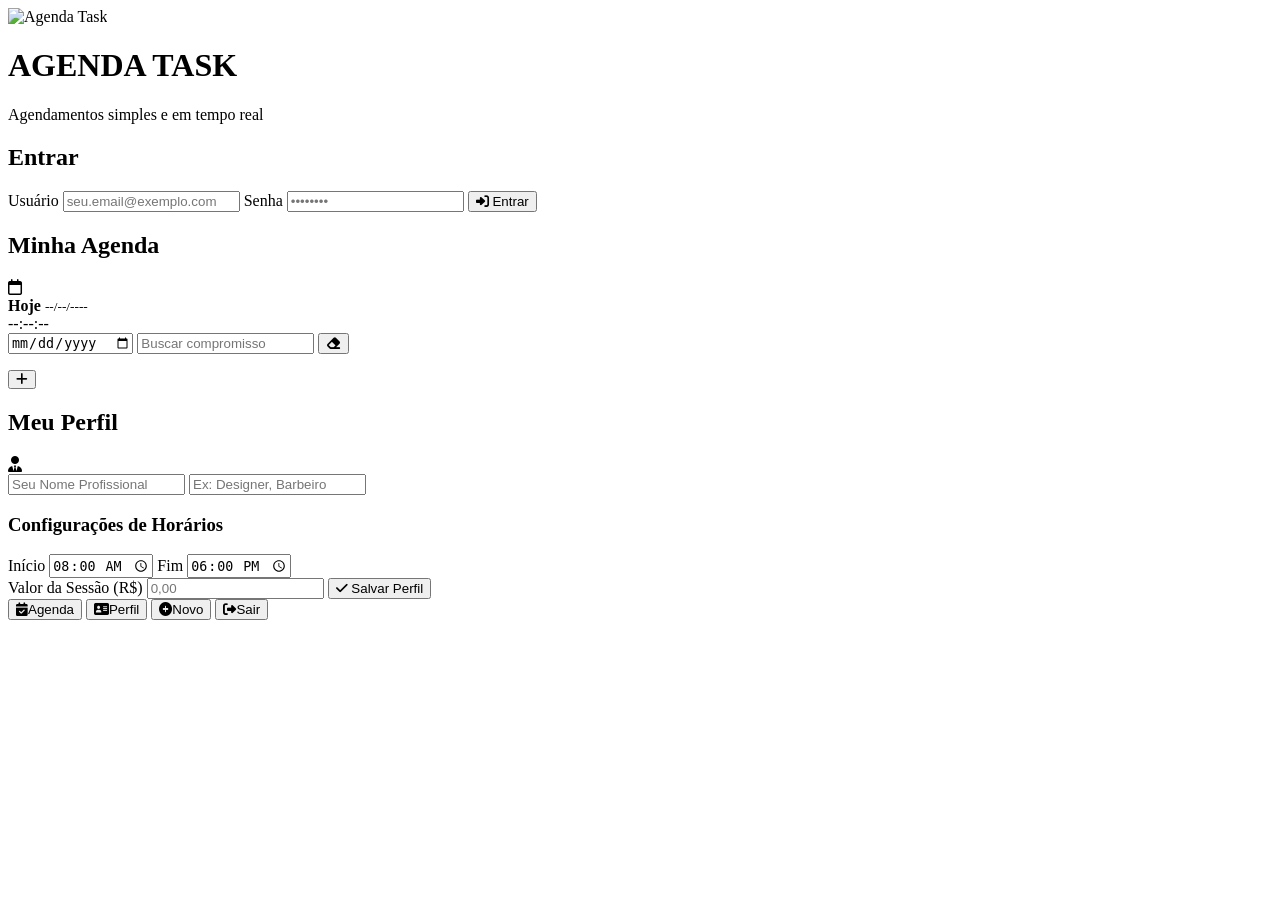
==== index.html @ 937da848 "Create initial index.html for Agenda Task app Initial HTML structure for Agenda Task app with login," ====
<!DOCTYPE html>
<html lang="pt-br">
<head>
  <meta charset="utf-8" />
  <meta name="viewport" content="width=device-width, initial-scale=1, viewport-fit=cover" />
  <title>Agenda Task — App de Agendamentos</title>
  <link rel="icon" href="assets/logo.png">
  <link rel="preconnect" href="https://cdnjs.cloudflare.com" />
  <link rel="stylesheet" href="https://cdnjs.cloudflare.com/ajax/libs/font-awesome/6.5.2/css/all.min.css">
  <link rel="stylesheet" href="style.css" />
</head>
<body>
  <main class="app">

    <header class="app-header">
      <img src="assets/logo.png" alt="Agenda Task" class="logo" />
      <div class="brand">
        <h1>AGENDA <span>TASK</span></h1>
        <p class="tagline">Agendamentos simples e em tempo real</p>
      </div>
    </header>

    <section id="screen-login" class="screen active" aria-labelledby="titulo-login">
      <h2 id="titulo-login" class="screen-title">Entrar</h2>
      <form id="login-form" class="card">
        <label>Usuário
          <input type="text" id="login-user" autocomplete="username" placeholder="seu.email@exemplo.com" required>
        </label>
        <label>Senha
          <input type="password" id="login-pass" autocomplete="current-password" placeholder="••••••••" required>
        </label>
        <button class="btn primary" type="submit">
          <i class="fa-solid fa-right-to-bracket"></i> Entrar
        </button>
      </form>
    </section>

    <section id="screen-home" class="screen" aria-labelledby="titulo-home">
      <h2 id="titulo-home" class="screen-title">Minha Agenda</h2>
      <div class="clock card">
        <div class="clock-left">
          <i class="fa-regular fa-calendar"></i>
          <div>
            <strong id="today-label">Hoje</strong>
            <small id="today-date">--/--/----</small>
          </div>
        </div>
        <div class="clock-right">
          <span id="live-time">--:--:--</span>
        </div>
      </div>
      <div class="filters">
        <input type="date" id="filter-date">
        <input type="search" id="filter-text" placeholder="Buscar compromisso">
        <button id="btn-clear-filters" class="btn ghost"><i class="fa-solid fa-eraser"></i></button>
      </div>
      <div class="card" id="empty-state" hidden>
        <p>Nenhum compromisso para este dia.</p>
      </div>
      <ul id="events-list" class="events"></ul>
      <button id="btn-open-modal" class="fab" aria-label="Adicionar compromisso">
        <i class="fa-solid fa-plus"></i>
      </button>
    </section>

    <section id="screen-profile" class="screen" aria-labelledby="titulo-perfil">
      <h2 id="titulo-perfil" class="screen-title">Meu Perfil</h2>
      <div class="card profile-header">
        <div class="profile-avatar">
          <i class="fa-solid fa-user-tie"></i>
        </div>
        <div class="profile-info">
          <input type="text" id="prof-name" placeholder="Seu Nome Profissional" class="input-minimal">
          <input type="text" id="prof-category" placeholder="Ex: Designer, Barbeiro" class="input-minimal sub">
        </div>
      </div>
      <div class="card" style="margin-top: 12px;">
        <h3>Configurações de Horários</h3>
        <div class="grid-2">
          <label>Início
            <input type="time" id="work-start" value="08:00">
          </label>
          <label>Fim
            <input type="time" id="work-end" value="18:00">
          </label>
        </div>
        <label>Valor da Sessão (R$)
          <input type="number" id="prof-price" placeholder="0,00">
        </label>
        <button class="btn primary" id="btn-save-profile">
          <i class="fa-solid fa-check"></i> Salvar Perfil
        </button>
      </div>
    </section>

    <nav class="tabbar">
      <button class="tab active" data-screen="home"><i class="fa-solid fa-calendar-check"></i><span>Agenda</span></button>
      <button class="tab" data-screen="profile"><i class="fa-solid fa-address-card"></i><span>Perfil</span></button>
      <button class="tab" id="tab-add"><i class="fa-solid fa-circle-plus"></i><span>Novo</span></button>
      <button class="tab" id="btn-logout"><i class="fa-solid fa-right-from-bracket"></i><span>Sair</span></button>
    </nav>

    <dialog id="event-modal">
        <form method="dialog" id="event-form" class="modal-card">
            <div class="modal-head">
              <h3 id="modal-title">Novo compromisso</h3>
              <button class="icon-btn" id="modal-close" type="button"><i class="fa-solid fa-xmark"></i></button>
            </div>
            <label>Título <input type="text" id="event-title" required></label>
            <div class="grid-2">
              <label>Data <input type="date" id="event-date" required></label>
              <label>Hora <input type="time" id="event-time" required></label>
            </div>
            <label>Descrição <textarea id="event-desc" rows="3"></textarea></label>
            <div class="grid-2">
              <button class="btn ghost" id="btn-delete" type="button">Excluir</button>
              <button class="btn primary" type="submit">Salvar</button>
            </div>
            <input type="hidden" id="event-id">
          </form>
    </dialog>
  </main>
  <script src="script.js"></script>
</body>
</html>
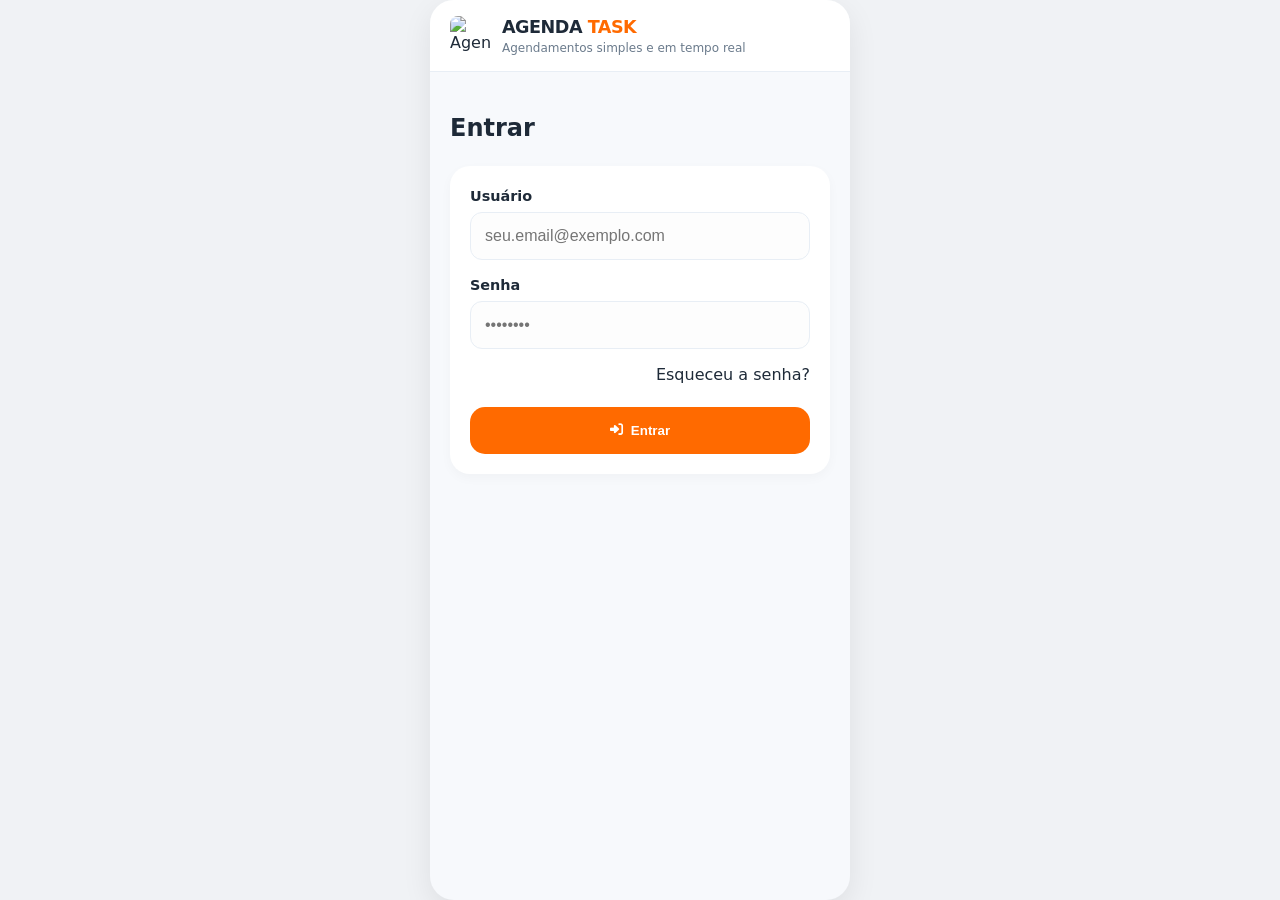
==== commit 2e3e1a5c: "Update index.html" ====
--- a/index.html
+++ b/index.html
@@ -29,8 +29,48 @@
         <label>Senha
           <input type="password" id="login-pass" autocomplete="current-password" placeholder="••••••••" required>
         </label>
+        
+        <div style="text-align: right; margin-bottom: 20px;">
+          <span class="link-action" id="link-go-recover">Esqueceu a senha?</span>
+        </div>
+
         <button class="btn primary" type="submit">
           <i class="fa-solid fa-right-to-bracket"></i> Entrar
+        </button>
+      </form>
+    </section>
+
+    <section id="screen-recover" class="screen" aria-labelledby="titulo-recover">
+      <div class="back-link" id="btn-back-to-login">
+        <i class="fa-solid fa-arrow-left"></i> Voltar para o Login
+      </div>
+      
+      <h2 id="titulo-recover" class="screen-title">Recuperar Acesso</h2>
+      <p class="screen-subtitle">Insira o seu e-mail cadastrado para receber as instruções.</p>
+      
+      <form id="recover-form" class="card">
+        <label>E-mail
+          <input type="email" id="recover-email" placeholder="seu.email@exemplo.com" required>
+        </label>
+        <button class="btn primary" type="submit">
+          <i class="fa-solid fa-paper-plane"></i> Avançar
+        </button>
+      </form>
+    </section>
+
+    <section id="screen-new-password" class="screen" aria-labelledby="titulo-nova-senha">
+      <h2 id="titulo-nova-senha" class="screen-title">Criar Nova Senha</h2>
+      <p class="screen-subtitle">Escolha uma senha forte de acesso para proteger a sua agenda.</p>
+      
+      <form id="password-form" class="card">
+        <label>Nova Senha
+          <input type="password" id="new-pass" placeholder="••••••••" minlength="6" required>
+        </label>
+        <label>Confirmar Nova Senha
+          <input type="password" id="confirm-pass" placeholder="••••••••" minlength="6" required>
+        </label>
+        <button class="btn primary" type="submit">
+          <i class="fa-solid fa-lock"></i> Salvar Nova Senha
         </button>
       </form>
     </section>
@@ -58,9 +98,6 @@
         <p>Nenhum compromisso para este dia.</p>
       </div>
       <ul id="events-list" class="events"></ul>
-      <button id="btn-open-modal" class="fab" aria-label="Adicionar compromisso">
-        <i class="fa-solid fa-plus"></i>
-      </button>
     </section>
 
     <section id="screen-profile" class="screen" aria-labelledby="titulo-perfil">
@@ -94,32 +131,4 @@
     </section>
 
     <nav class="tabbar">
-      <button class="tab active" data-screen="home"><i class="fa-solid fa-calendar-check"></i><span>Agenda</span></button>
-      <button class="tab" data-screen="profile"><i class="fa-solid fa-address-card"></i><span>Perfil</span></button>
-      <button class="tab" id="tab-add"><i class="fa-solid fa-circle-plus"></i><span>Novo</span></button>
-      <button class="tab" id="btn-logout"><i class="fa-solid fa-right-from-bracket"></i><span>Sair</span></button>
-    </nav>
-
-    <dialog id="event-modal">
-        <form method="dialog" id="event-form" class="modal-card">
-            <div class="modal-head">
-              <h3 id="modal-title">Novo compromisso</h3>
-              <button class="icon-btn" id="modal-close" type="button"><i class="fa-solid fa-xmark"></i></button>
-            </div>
-            <label>Título <input type="text" id="event-title" required></label>
-            <div class="grid-2">
-              <label>Data <input type="date" id="event-date" required></label>
-              <label>Hora <input type="time" id="event-time" required></label>
-            </div>
-            <label>Descrição <textarea id="event-desc" rows="3"></textarea></label>
-            <div class="grid-2">
-              <button class="btn ghost" id="btn-delete" type="button">Excluir</button>
-              <button class="btn primary" type="submit">Salvar</button>
-            </div>
-            <input type="hidden" id="event-id">
-          </form>
-    </dialog>
-  </main>
-  <script src="script.js"></script>
-</body>
-</html>
+      <button class="tab active" data-screen="home"><i class="fa-solid fa-calendar-check
--- a/style.css
+++ b/style.css
@@ -0,0 +1,205 @@
+/* ==========================================================================
+   AGENDA TASK - ESTILO COMPLETO (MOBILE-FIRST)
+   ========================================================================== */
+
+   :root {
+    --bg: #f7f9fc;
+    --card: #ffffff;
+    --ink: #1E2A38;        /* Azul Escuro */
+    --muted: #6b7b8c;
+    --brand: #FF6A00;      /* Laranja */
+    --brand-ink: #d75300;
+    --line: #e8eef5;
+    --shadow: 0 10px 30px rgba(0,0,0,.08);
+    --radius: 20px;
+  }
+  
+  * { box-sizing: border-box; }
+  
+  html, body { 
+    height: 100%; 
+    margin: 0; 
+    background: #f0f2f5; 
+  }
+  
+  body {
+    font: 16px/1.4 system-ui, -apple-system, sans-serif;
+    color: var(--ink);
+    display: flex;
+    justify-content: center;
+    align-items: center;
+  }
+  
+  /* 📱 CONTENTOR PRINCIPAL (Simulação de Telemóvel) */
+  .app {
+    width: 100%;
+    max-width: 420px;
+    height: 100vh;
+    max-height: 900px;
+    background: var(--bg);
+    box-shadow: var(--shadow);
+    border-radius: 24px;
+    overflow: hidden;
+    position: relative;
+    display: flex;
+    flex-direction: column;
+  }
+  
+  @media (max-width: 420px) {
+    .app { border-radius: 0; height: 100vh; max-height: none; }
+  }
+  
+  /* 🔋 BARRA DE STATUS & HEADER */
+  .statusbar {
+    display: flex;
+    justify-content: space-between;
+    padding: 10px 20px;
+    background: #fff;
+    font-size: 0.85rem;
+    font-weight: 600;
+  }
+  .status-icons { display: flex; gap: 6px; }
+  
+  .app-header {
+    background: #fff;
+    padding: 15px 20px;
+    display: flex;
+    align-items: center;
+    gap: 12px;
+    border-bottom: 1px solid var(--line);
+    flex-shrink: 0;
+  }
+  .logo { width: 40px; height: 40px; border-radius: 8px; }
+  .brand h1 { margin: 0; font-size: 1.1rem; letter-spacing: -0.5px; }
+  .brand h1 span { color: var(--brand); }
+  .brand p { margin: 0; font-size: 0.75rem; color: var(--muted); }
+  
+  /* 📺 SISTEMA DE ECRÃS */
+  .screen {
+    flex: 1;
+    overflow-y: auto;
+    padding: 20px;
+    padding-bottom: 100px; /* Espaço para a tabbar */
+    display: none;
+  }
+  .screen.active { display: block; animation: fadeIn 0.3s ease; }
+  
+  @keyframes fadeIn { 
+    from { opacity: 0; transform: translateY(10px); } 
+    to { opacity: 1; transform: translateY(0); } 
+  }
+  
+  .screen-title { font-size: 1.5rem; margin-bottom: 20px; font-weight: 800; }
+  
+  /* 💳 CARTÕES E FORMULÁRIOS */
+  .card {
+    background: var(--card);
+    padding: 20px;
+    border-radius: var(--radius);
+    box-shadow: 0 4px 12px rgba(0,0,0,0.03);
+    margin-bottom: 16px;
+  }
+  
+  label { display: block; margin-bottom: 15px; font-size: 0.9rem; font-weight: 700; }
+  
+  input, textarea, select {
+    width: 100%;
+    padding: 14px;
+    margin-top: 6px;
+    border: 1px solid var(--line);
+    border-radius: 12px;
+    background: #fdfdfd;
+    font-size: 1rem;
+    transition: border-color 0.2s;
+  }
+  
+  input:focus { border-color: var(--brand); outline: none; }
+  
+  .grid-2 { display: grid; grid-template-columns: 1fr 1fr; gap: 12px; }
+  
+  /* 👤 PERFIL PROFISSIONAL */
+  .profile-header { display: flex; align-items: center; gap: 16px; }
+  .profile-avatar {
+    width: 65px; height: 65px;
+    background: var(--line);
+    border-radius: 50%;
+    display: grid; place-items: center;
+    font-size: 1.6rem; color: var(--brand);
+    border: 2px solid var(--brand);
+  }
+  .input-minimal {
+    border: none !important; background: transparent !important;
+    font-weight: 800; font-size: 1.3rem; padding: 0 !important;
+    margin: 0 !important;
+  }
+  .input-minimal.sub { font-weight: 400; font-size: 0.95rem; color: var(--muted); }
+  
+  /* 🔘 BOTÕES E FAB */
+  .btn {
+    width: 100%; padding: 16px; border: none; border-radius: 15px;
+    font-weight: 700; cursor: pointer; display: flex;
+    align-items: center; justify-content: center; gap: 8px;
+    transition: 0.2s;
+  }
+  .btn.primary { background: var(--brand); color: #fff; }
+  .btn.primary:active { transform: scale(0.98); }
+  .btn.ghost { background: var(--line); color: var(--ink); }
+  
+  .fab {
+    position: absolute; right: 20px; bottom: 95px;
+    width: 56px; height: 56px; border-radius: 50%;
+    border: none; background: var(--brand); color: #fff;
+    font-size: 1.5rem; box-shadow: 0 4px 15px rgba(255,106,0,0.4);
+    display: grid; place-items: center; z-index: 99;
+    cursor: pointer;
+  }
+  
+  /* 📅 COMPROMISSOS (AGENDA) */
+  .clock { display: flex; justify-content: space-between; padding: 15px; background: var(--ink); color: #fff; border-radius: 15px; align-items: center; }
+  .clock-right { font-family: monospace; color: var(--brand); font-size: 1.2rem; }
+  
+  .events { list-style: none; padding: 0; margin: 0; }
+  .event { 
+    background: #fff; padding: 16px; border-radius: 18px; 
+    margin-bottom: 12px; border-left: 5px solid var(--brand);
+    box-shadow: 0 2px 8px rgba(0,0,0,0.02);
+  }
+  .event-header { display: flex; justify-content: space-between; align-items: flex-start; }
+  .event-title { margin: 0; font-weight: 700; font-size: 1.05rem; }
+  .icon-btn { background: none; border: none; color: var(--muted); cursor: pointer; padding: 5px; }
+  
+  /* 🧭 BARRA DE NAVEGAÇÃO (TABBAR) */
+  .tabbar {
+    position: absolute;
+    bottom: 0; left: 0; right: 0;
+    height: 75px;
+    background: #fff;
+    border-top: 1px solid var(--line);
+    display: none; /* Escondida por padrão (Login) */
+    grid-template-columns: repeat(4, 1fr);
+    align-items: center;
+    z-index: 100;
+  }
+  
+  /* Mostrar tabbar apenas quando logado (Home ou Perfil ativo) */
+  body:has(#screen-home.active) .tabbar,
+  body:has(#screen-profile.active) .tabbar {
+    display: grid;
+  }
+  
+  .tab {
+    background: none; border: none;
+    display: flex; flex-direction: column;
+    align-items: center; gap: 4px;
+    color: var(--muted); cursor: pointer;
+    padding: 10px 0;
+  }
+  .tab i { font-size: 1.2rem; }
+  .tab span { font-size: 0.65rem; font-weight: 700; text-transform: uppercase; }
+  .tab.active { color: var(--brand); }
+  
+  /* 📦 MODAL / DIALOG */
+  dialog { border: none; border-radius: 24px; padding: 0; width: 90%; max-width: 400px; }
+  dialog::backdrop { background: rgba(0,0,0,0.5); backdrop-filter: blur(4px); }
+  .modal-card { padding: 25px; }
+  .modal-head { display: flex; justify-content: space-between; align-items: center; margin-bottom: 20px; }
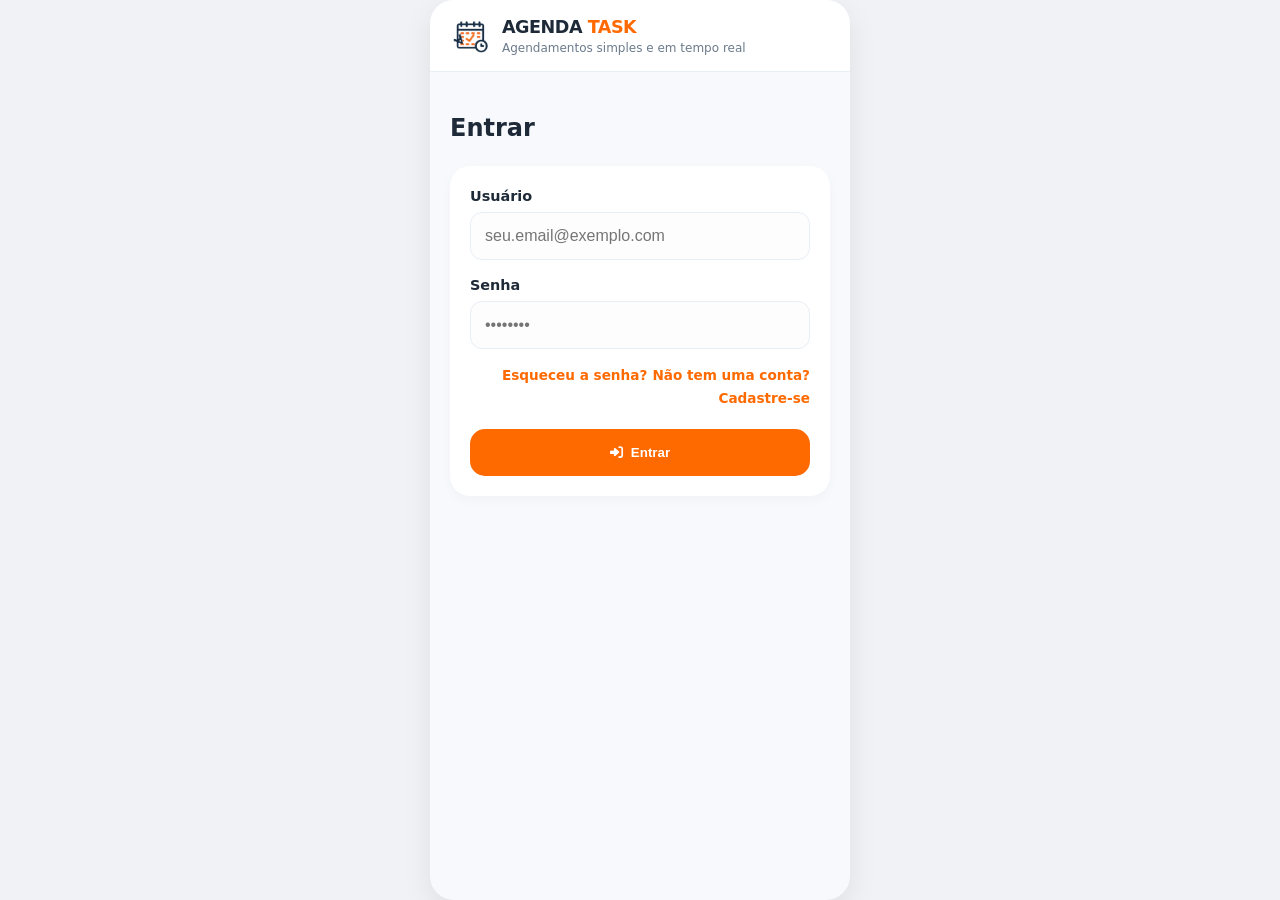
==== commit b2a87dbc: "Update index.html" ====
--- a/index.html
+++ b/index.html
@@ -32,8 +32,11 @@
         
         <div style="text-align: right; margin-bottom: 20px;">
           <span class="link-action" id="link-go-recover">Esqueceu a senha?</span>
+           <a href="Criar/criar.html" style="color: #FF6A00; text-decoration: none; font-size: 0.85rem; font-weight: 600;">Não tem uma conta? Cadastre-se</a>
         </div>
 
+      
+       
         <button class="btn primary" type="submit">
           <i class="fa-solid fa-right-to-bracket"></i> Entrar
         </button>
@@ -131,4 +134,55 @@
     </section>
 
     <nav class="tabbar">
-      <button class="tab active" data-screen="home"><i class="fa-solid fa-calendar-check
+      <button class="tab active" data-screen="home">
+        <i class="fa-solid fa-calendar-check"></i>
+        <span>Agenda</span>
+      </button>
+      <button class="tab" id="tab-add">
+        <i class="fa-solid fa-circle-plus"></i>
+        <span>Novo</span>
+      </button>
+      <button class="tab" data-screen="profile">
+        <i class="fa-solid fa-user"></i>
+        <span>Perfil</span>
+      </button>
+      <button class="tab" id="btn-logout">
+        <i class="fa-solid fa-right-from-bracket"></i>
+        <span>Sair</span>
+      </button>
+    </nav>
+
+    <dialog id="event-modal">
+      <div class="modal-card">
+        <div class="modal-head">
+          <h3 id="modal-title">Novo compromisso</h3>
+          <button id="modal-close" class="icon-btn"><i class="fa-solid fa-xmark"></i></button>
+        </div>
+        <form id="event-form">
+          <input type="hidden" id="event-id">
+          <label>Título
+            <input type="text" id="event-title" required placeholder="Ex: Reunião com Cliente">
+          </label>
+          <div class="grid-2">
+            <label>Data
+              <input type="date" id="event-date" required>
+            </label>
+            <label>Hora
+              <input type="time" id="event-time" required>
+            </label>
+          </div>
+          <label>Descrição
+            <textarea id="event-desc" rows="3" placeholder="Detalhes adicionais (opcional)"></textarea>
+          </label>
+          <div class="grid-2">
+            <button type="button" id="btn-delete" class="btn ghost" style="color: #dc3545;">Excluir</button>
+            <button type="submit" class="btn primary">Salvar</button>
+          </div>
+        </form>
+      </div>
+    </dialog>
+
+  </main>
+  <script src="script.js"></script>
+</body>
+</html>
--- a/style.css
+++ b/style.css
@@ -2,204 +2,201 @@
    AGENDA TASK - ESTILO COMPLETO (MOBILE-FIRST)
    ========================================================================== */
 
-   :root {
-    --bg: #f7f9fc;
-    --card: #ffffff;
-    --ink: #1E2A38;        /* Azul Escuro */
-    --muted: #6b7b8c;
-    --brand: #FF6A00;      /* Laranja */
-    --brand-ink: #d75300;
-    --line: #e8eef5;
-    --shadow: 0 10px 30px rgba(0,0,0,.08);
-    --radius: 20px;
-  }
-  
-  * { box-sizing: border-box; }
-  
-  html, body { 
-    height: 100%; 
-    margin: 0; 
-    background: #f0f2f5; 
-  }
-  
-  body {
-    font: 16px/1.4 system-ui, -apple-system, sans-serif;
-    color: var(--ink);
-    display: flex;
-    justify-content: center;
-    align-items: center;
-  }
-  
-  /* 📱 CONTENTOR PRINCIPAL (Simulação de Telemóvel) */
-  .app {
-    width: 100%;
-    max-width: 420px;
-    height: 100vh;
-    max-height: 900px;
-    background: var(--bg);
-    box-shadow: var(--shadow);
-    border-radius: 24px;
-    overflow: hidden;
-    position: relative;
-    display: flex;
-    flex-direction: column;
-  }
-  
-  @media (max-width: 420px) {
-    .app { border-radius: 0; height: 100vh; max-height: none; }
-  }
-  
-  /* 🔋 BARRA DE STATUS & HEADER */
-  .statusbar {
-    display: flex;
-    justify-content: space-between;
-    padding: 10px 20px;
-    background: #fff;
-    font-size: 0.85rem;
-    font-weight: 600;
-  }
-  .status-icons { display: flex; gap: 6px; }
-  
-  .app-header {
-    background: #fff;
-    padding: 15px 20px;
-    display: flex;
-    align-items: center;
-    gap: 12px;
-    border-bottom: 1px solid var(--line);
-    flex-shrink: 0;
-  }
-  .logo { width: 40px; height: 40px; border-radius: 8px; }
-  .brand h1 { margin: 0; font-size: 1.1rem; letter-spacing: -0.5px; }
-  .brand h1 span { color: var(--brand); }
-  .brand p { margin: 0; font-size: 0.75rem; color: var(--muted); }
-  
-  /* 📺 SISTEMA DE ECRÃS */
-  .screen {
-    flex: 1;
-    overflow-y: auto;
-    padding: 20px;
-    padding-bottom: 100px; /* Espaço para a tabbar */
-    display: none;
-  }
-  .screen.active { display: block; animation: fadeIn 0.3s ease; }
-  
-  @keyframes fadeIn { 
-    from { opacity: 0; transform: translateY(10px); } 
-    to { opacity: 1; transform: translateY(0); } 
-  }
-  
-  .screen-title { font-size: 1.5rem; margin-bottom: 20px; font-weight: 800; }
-  
-  /* 💳 CARTÕES E FORMULÁRIOS */
-  .card {
-    background: var(--card);
-    padding: 20px;
-    border-radius: var(--radius);
-    box-shadow: 0 4px 12px rgba(0,0,0,0.03);
-    margin-bottom: 16px;
-  }
-  
-  label { display: block; margin-bottom: 15px; font-size: 0.9rem; font-weight: 700; }
-  
-  input, textarea, select {
-    width: 100%;
-    padding: 14px;
-    margin-top: 6px;
-    border: 1px solid var(--line);
-    border-radius: 12px;
-    background: #fdfdfd;
-    font-size: 1rem;
-    transition: border-color 0.2s;
-  }
-  
-  input:focus { border-color: var(--brand); outline: none; }
-  
-  .grid-2 { display: grid; grid-template-columns: 1fr 1fr; gap: 12px; }
-  
-  /* 👤 PERFIL PROFISSIONAL */
-  .profile-header { display: flex; align-items: center; gap: 16px; }
-  .profile-avatar {
-    width: 65px; height: 65px;
-    background: var(--line);
-    border-radius: 50%;
-    display: grid; place-items: center;
-    font-size: 1.6rem; color: var(--brand);
-    border: 2px solid var(--brand);
-  }
-  .input-minimal {
-    border: none !important; background: transparent !important;
-    font-weight: 800; font-size: 1.3rem; padding: 0 !important;
-    margin: 0 !important;
-  }
-  .input-minimal.sub { font-weight: 400; font-size: 0.95rem; color: var(--muted); }
-  
-  /* 🔘 BOTÕES E FAB */
-  .btn {
-    width: 100%; padding: 16px; border: none; border-radius: 15px;
-    font-weight: 700; cursor: pointer; display: flex;
-    align-items: center; justify-content: center; gap: 8px;
-    transition: 0.2s;
-  }
-  .btn.primary { background: var(--brand); color: #fff; }
-  .btn.primary:active { transform: scale(0.98); }
-  .btn.ghost { background: var(--line); color: var(--ink); }
-  
-  .fab {
-    position: absolute; right: 20px; bottom: 95px;
-    width: 56px; height: 56px; border-radius: 50%;
-    border: none; background: var(--brand); color: #fff;
-    font-size: 1.5rem; box-shadow: 0 4px 15px rgba(255,106,0,0.4);
-    display: grid; place-items: center; z-index: 99;
-    cursor: pointer;
-  }
-  
-  /* 📅 COMPROMISSOS (AGENDA) */
-  .clock { display: flex; justify-content: space-between; padding: 15px; background: var(--ink); color: #fff; border-radius: 15px; align-items: center; }
-  .clock-right { font-family: monospace; color: var(--brand); font-size: 1.2rem; }
-  
-  .events { list-style: none; padding: 0; margin: 0; }
-  .event { 
-    background: #fff; padding: 16px; border-radius: 18px; 
-    margin-bottom: 12px; border-left: 5px solid var(--brand);
-    box-shadow: 0 2px 8px rgba(0,0,0,0.02);
-  }
-  .event-header { display: flex; justify-content: space-between; align-items: flex-start; }
-  .event-title { margin: 0; font-weight: 700; font-size: 1.05rem; }
-  .icon-btn { background: none; border: none; color: var(--muted); cursor: pointer; padding: 5px; }
-  
-  /* 🧭 BARRA DE NAVEGAÇÃO (TABBAR) */
-  .tabbar {
-    position: absolute;
-    bottom: 0; left: 0; right: 0;
-    height: 75px;
-    background: #fff;
-    border-top: 1px solid var(--line);
-    display: none; /* Escondida por padrão (Login) */
-    grid-template-columns: repeat(4, 1fr);
-    align-items: center;
-    z-index: 100;
-  }
-  
-  /* Mostrar tabbar apenas quando logado (Home ou Perfil ativo) */
-  body:has(#screen-home.active) .tabbar,
-  body:has(#screen-profile.active) .tabbar {
-    display: grid;
-  }
-  
-  .tab {
-    background: none; border: none;
-    display: flex; flex-direction: column;
-    align-items: center; gap: 4px;
-    color: var(--muted); cursor: pointer;
-    padding: 10px 0;
-  }
-  .tab i { font-size: 1.2rem; }
-  .tab span { font-size: 0.65rem; font-weight: 700; text-transform: uppercase; }
-  .tab.active { color: var(--brand); }
-  
-  /* 📦 MODAL / DIALOG */
-  dialog { border: none; border-radius: 24px; padding: 0; width: 90%; max-width: 400px; }
-  dialog::backdrop { background: rgba(0,0,0,0.5); backdrop-filter: blur(4px); }
-  .modal-card { padding: 25px; }
-  .modal-head { display: flex; justify-content: space-between; align-items: center; margin-bottom: 20px; }+:root {
+  --bg: #f7f9fc;
+  --card: #ffffff;
+  --ink: #1E2A38;        /* Azul Escuro */
+  --muted: #6b7b8c;
+  --brand: #FF6A00;      /* Laranja */
+  --brand-ink: #d75300;
+  --line: #e8eef5;
+  --shadow: 0 10px 30px rgba(0,0,0,.08);
+  --radius: 20px;
+}
+
+* { box-sizing: border-box; }
+
+html, body { 
+  height: 100%; 
+  margin: 0; 
+  background: #f0f2f5; 
+}
+
+body {
+  font: 16px/1.4 system-ui, -apple-system, sans-serif;
+  color: var(--ink);
+  display: flex;
+  justify-content: center;
+  align-items: center;
+}
+
+/* 📱 CONTENTOR PRINCIPAL (Simulação de Telemóvel) */
+.app {
+  width: 100%;
+  max-width: 420px;
+  height: 100vh;
+  max-height: 900px;
+  background: var(--bg);
+  box-shadow: var(--shadow);
+  border-radius: 24px;
+  overflow: hidden;
+  position: relative;
+  display: flex;
+  flex-direction: column;
+}
+
+@media (max-width: 420px) {
+  .app { border-radius: 0; height: 100vh; max-height: none; }
+}
+
+.app-header {
+  background: #fff;
+  padding: 15px 20px;
+  display: flex;
+  align-items: center;
+  gap: 12px;
+  border-bottom: 1px solid var(--line);
+  flex-shrink: 0;
+}
+.logo { width: 40px; height: 40px; border-radius: 8px; }
+.brand h1 { margin: 0; font-size: 1.1rem; letter-spacing: -0.5px; }
+.brand h1 span { color: var(--brand); }
+.brand p { margin: 0; font-size: 0.75rem; color: var(--muted); }
+
+/* 📺 SISTEMA DE ECRÃS */
+.screen {
+  flex: 1;
+  overflow-y: auto;
+  padding: 20px;
+  padding-bottom: 100px; /* Espaço para a tabbar */
+  display: none;
+}
+.screen.active { display: block; animation: fadeIn 0.3s ease; }
+
+@keyframes fadeIn { 
+  from { opacity: 0; transform: translateY(10px); } 
+  to { opacity: 1; transform: translateY(0); } 
+}
+
+.screen-title { font-size: 1.5rem; margin-bottom: 20px; font-weight: 800; }
+.screen-subtitle { font-size: 0.9rem; color: var(--muted); margin-bottom: 24px; margin-top: -12px; }
+
+/* 💳 CARTÕES E FORMULÁRIOS */
+.card {
+  background: var(--card);
+  padding: 20px;
+  border-radius: var(--radius);
+  box-shadow: 0 4px 12px rgba(0,0,0,0.03);
+  margin-bottom: 16px;
+}
+
+label { display: block; margin-bottom: 15px; font-size: 0.9rem; font-weight: 700; }
+
+input, textarea, select {
+  width: 100%;
+  padding: 14px;
+  margin-top: 6px;
+  border: 1px solid var(--line);
+  border-radius: 12px;
+  background: #fdfdfd;
+  font-size: 1rem;
+  transition: border-color 0.2s;
+}
+
+input:focus { border-color: var(--brand); outline: none; }
+
+.grid-2 { display: grid; grid-template-columns: 1fr 1fr; gap: 12px; }
+
+/* 👤 PERFIL PROFISSIONAL */
+.profile-header { display: flex; align-items: center; gap: 16px; }
+.profile-avatar {
+  width: 65px; height: 65px;
+  flex-shrink: 0; /* IMPEDE QUE O FLEXBOX DEFORME O CÍRCULO PERFECTO */
+  background: var(--line);
+  border-radius: 50%;
+  display: grid; place-items: center;
+  font-size: 1.6rem; color: var(--brand);
+  border: 2px solid var(--brand);
+}
+.input-minimal {
+  border: none !important; background: transparent !important;
+  font-weight: 800; font-size: 1.3rem; padding: 0 !important;
+  margin: 0 !important;
+}
+.input-minimal.sub { font-weight: 400; font-size: 0.95rem; color: var(--muted); }
+
+/* 🔗 LINKS INTERNOS E ELEMENTOS DE VOLTAR */
+.link-action {
+  font-size: 0.85rem; color: var(--brand); font-weight: 600; cursor: pointer;
+}
+.link-action:hover { text-decoration: underline; }
+
+.back-link {
+  display: inline-flex; align-items: center; gap: 6px;
+  color: var(--muted); font-size: 0.9rem; font-weight: 600;
+  margin-bottom: 20px; cursor: pointer;
+}
+.back-link:hover { color: var(--brand); }
+
+/* 🔘 BOTÕES */
+.btn {
+  width: 100%; padding: 16px; border: none; border-radius: 15px;
+  font-weight: 700; cursor: pointer; display: flex;
+  align-items: center; justify-content: center; gap: 8px;
+  transition: 0.2s;
+}
+.btn.primary { background: var(--brand); color: #fff; }
+.btn.primary:active { transform: scale(0.98); }
+.btn.ghost { background: var(--line); color: var(--ink); }
+
+/* 📅 COMPROMISSOS (AGENDA) */
+.clock { display: flex; justify-content: space-between; padding: 15px; background: var(--ink); color: #fff; border-radius: 15px; align-items: center; }
+.clock-right { font-family: monospace; color: var(--brand); font-size: 1.2rem; }
+
+.filters { display: flex; gap: 8px; margin: 15px 0; }
+.filters input[type="date"] { width: 130px; padding: 10px; margin: 0; }
+.filters input[type="search"] { flex: 1; padding: 10px; margin: 0; }
+.filters .btn.ghost { width: 45px; padding: 0; margin: 0; }
+
+.events { list-style: none; padding: 0; margin: 0; }
+.event { 
+  background: #fff; padding: 16px; border-radius: 18px; 
+  margin-bottom: 12px; border-left: 5px solid var(--brand);
+  box-shadow: 0 2px 8px rgba(0,0,0,0.02);
+}
+.event-header { display: flex; justify-content: space-between; align-items: flex-start; }
+.event-title { margin: 0; font-weight: 700; font-size: 1.05rem; }
+.event-actions { display: flex; gap: 4px; }
+.event-meta { font-size: 0.85rem; color: var(--muted); margin-top: 6px; }
+.icon-btn { background: none; border: none; color: var(--muted); cursor: pointer; padding: 5px; }
+
+/* 🧭 BARRA DE NAVEGAÇÃO (TABBAR) */
+.tabbar {
+  position: absolute; bottom: 0; left: 0; right: 0; height: 75px;
+  background: #fff; border-top: 1px solid var(--line);
+  display: none; grid-template-columns: repeat(4, 1fr);
+  align-items: center; z-index: 100;
+}
+
+/* Mostrar tabbar apenas quando logado (Home ou Perfil ativo) */
+body:has(#screen-home.active) .tabbar,
+body:has(#screen-profile.active) .tabbar {
+  display: grid;
+}
+
+.tab {
+  background: none; border: none;
+  display: flex; flex-direction: column;
+  align-items: center; gap: 4px;
+  color: var(--muted); cursor: pointer;
+  padding: 10px 0;
+}
+.tab i { font-size: 1.2rem; }
+.tab span { font-size: 0.65rem; font-weight: 700; text-transform: uppercase; }
+.tab.active { color: var(--brand); }
+
+/* 📦 MODAL / DIALOG */
+dialog { border: none; border-radius: 24px; padding: 0; width: 90%; max-width: 400px; }
+dialog::backdrop { background: rgba(0,0,0,0.5); backdrop-filter: blur(4px); }
+.modal-card { padding: 25px; }
+.modal-head { display: flex; justify-content: space-between; align-items: center; margin-bottom: 20px; }
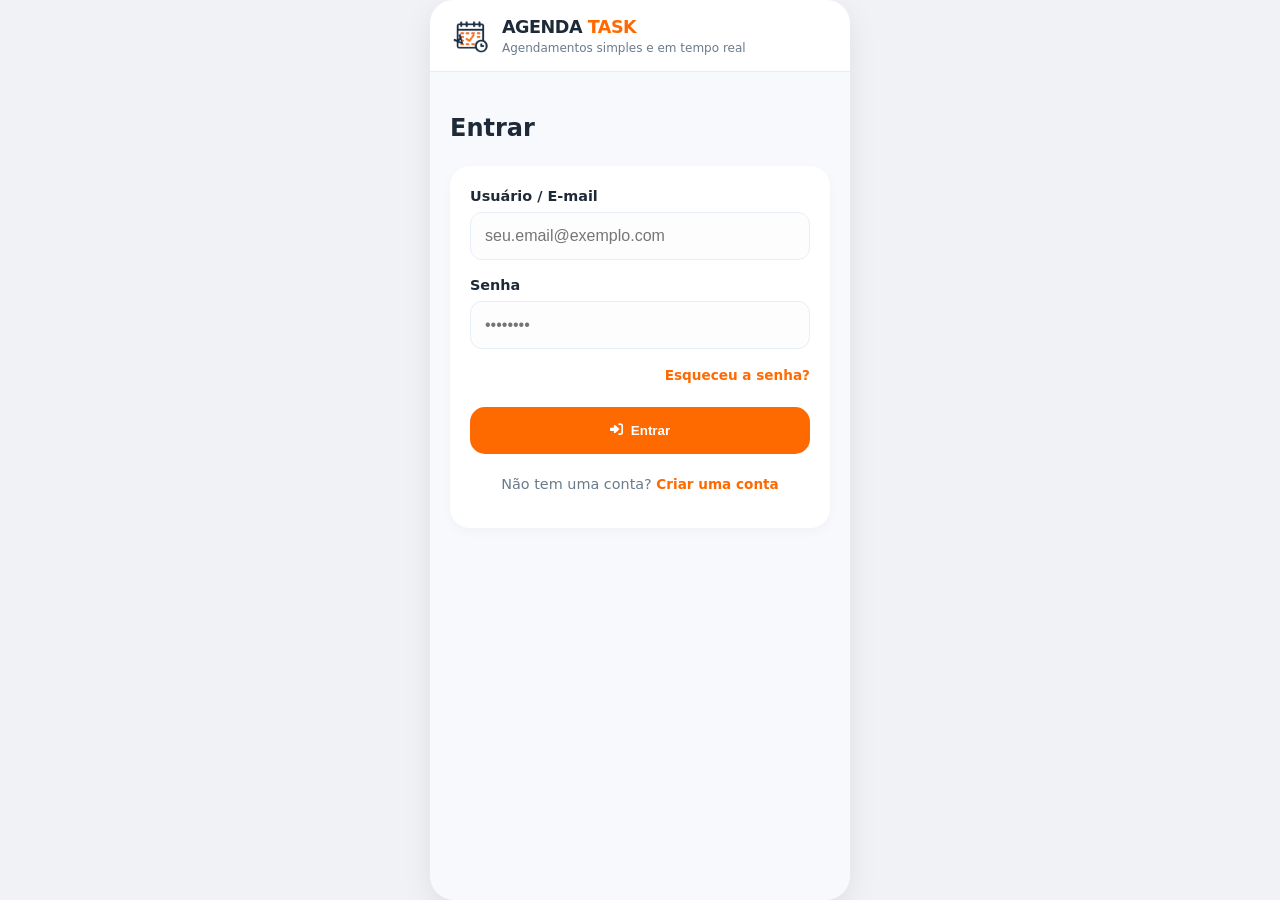
==== commit dc19bfea: "Update index.html" ====
--- a/index.html
+++ b/index.html
@@ -23,8 +23,8 @@
     <section id="screen-login" class="screen active" aria-labelledby="titulo-login">
       <h2 id="titulo-login" class="screen-title">Entrar</h2>
       <form id="login-form" class="card">
-        <label>Usuário
-          <input type="text" id="login-user" autocomplete="username" placeholder="seu.email@exemplo.com" required>
+        <label>Usuário / E-mail
+          <input type="email" id="login-user" autocomplete="username" placeholder="seu.email@exemplo.com" required>
         </label>
         <label>Senha
           <input type="password" id="login-pass" autocomplete="current-password" placeholder="••••••••" required>
@@ -32,19 +32,47 @@
         
         <div style="text-align: right; margin-bottom: 20px;">
           <span class="link-action" id="link-go-recover">Esqueceu a senha?</span>
-           <a href="Criar/criar.html" style="color: #FF6A00; text-decoration: none; font-size: 0.85rem; font-weight: 600;">Não tem uma conta? Cadastre-se</a>
         </div>
 
-      
-       
         <button class="btn primary" type="submit">
           <i class="fa-solid fa-right-to-bracket"></i> Entrar
+        </button>
+
+        <div style="text-align: center; margin-top: 20px;">
+          <p style="font-size: 0.9rem; color: var(--muted);">Não tem uma conta? <span class="link-action" id="link-go-register">Criar uma conta</span></p>
+        </div>
+      </form>
+    </section>
+
+    <section id="screen-register" class="screen" aria-labelledby="titulo-register">
+      <div class="back-link btn-back-to-login-class" id="btn-back-from-reg">
+        <i class="fa-solid fa-arrow-left"></i> Voltar para o Login
+      </div>
+      
+      <h2 id="titulo-register" class="screen-title">Criar Conta</h2>
+      <p class="screen-subtitle">Cadastre-se para começar a gerenciar seus agendamentos.</p>
+      
+      <form id="register-form" class="card">
+        <label>Seu Nome
+          <input type="text" id="register-name" placeholder="Ex: João Silva" required>
+        </label>
+        <label>E-mail (Será seu usuário)
+          <input type="email" id="register-email" placeholder="seu.email@exemplo.com" required>
+        </label>
+        <label>Senha
+          <input type="password" id="register-pass" placeholder="••••••••" minlength="6" required>
+        </label>
+        <label>Confirmar Senha
+          <input type="password" id="register-confirm-pass" placeholder="••••••••" minlength="6" required>
+        </label>
+        <button class="btn primary" type="submit">
+          <i class="fa-solid fa-user-plus"></i> Cadastrar e Entrar
         </button>
       </form>
     </section>
 
     <section id="screen-recover" class="screen" aria-labelledby="titulo-recover">
-      <div class="back-link" id="btn-back-to-login">
+      <div class="back-link btn-back-to-login-class">
         <i class="fa-solid fa-arrow-left"></i> Voltar para o Login
       </div>
       
@@ -134,55 +162,31 @@
     </section>
 
     <nav class="tabbar">
-      <button class="tab active" data-screen="home">
-        <i class="fa-solid fa-calendar-check"></i>
-        <span>Agenda</span>
-      </button>
-      <button class="tab" id="tab-add">
-        <i class="fa-solid fa-circle-plus"></i>
-        <span>Novo</span>
-      </button>
-      <button class="tab" data-screen="profile">
-        <i class="fa-solid fa-user"></i>
-        <span>Perfil</span>
-      </button>
-      <button class="tab" id="btn-logout">
-        <i class="fa-solid fa-right-from-bracket"></i>
-        <span>Sair</span>
-      </button>
+      <button class="tab active" data-screen="home"><i class="fa-solid fa-calendar-check"></i><span>Agenda</span></button>
+      <button class="tab" data-screen="profile"><i class="fa-solid fa-address-card"></i><span>Perfil</span></button>
+      <button class="tab" id="tab-add"><i class="fa-solid fa-circle-plus"></i><span>Novo</span></button>
+      <button class="tab" id="btn-logout"><i class="fa-solid fa-right-from-bracket"></i><span>Sair</span></button>
     </nav>
 
     <dialog id="event-modal">
-      <div class="modal-card">
+      <form method="dialog" id="event-form" class="modal-card">
         <div class="modal-head">
           <h3 id="modal-title">Novo compromisso</h3>
-          <button id="modal-close" class="icon-btn"><i class="fa-solid fa-xmark"></i></button>
+          <button class="icon-btn" id="modal-close" type="button"><i class="fa-solid fa-xmark"></i></button>
         </div>
-        <form id="event-form">
-          <input type="hidden" id="event-id">
-          <label>Título
-            <input type="text" id="event-title" required placeholder="Ex: Reunião com Cliente">
-          </label>
-          <div class="grid-2">
-            <label>Data
-              <input type="date" id="event-date" required>
-            </label>
-            <label>Hora
-              <input type="time" id="event-time" required>
-            </label>
-          </div>
-          <label>Descrição
-            <textarea id="event-desc" rows="3" placeholder="Detalhes adicionais (opcional)"></textarea>
-          </label>
-          <div class="grid-2">
-            <button type="button" id="btn-delete" class="btn ghost" style="color: #dc3545;">Excluir</button>
-            <button type="submit" class="btn primary">Salvar</button>
-          </div>
-        </form>
-      </div>
+        <label>Título <input type="text" id="event-title" required></label>
+        <div class="grid-2">
+          <label>Data <input type="date" id="event-date" required></label>
+          <label>Hora <input type="time" id="event-time" required></label>
+        </div>
+        <button class="btn primary" type="submit" style="margin-top: 15px;">
+          <i class="fa-solid fa-floppy-disk"></i> Salvar Compromisso
+        </button>
+      </form>
     </dialog>
 
   </main>
+
   <script src="script.js"></script>
 </body>
 </html>
--- a/style.css
+++ b/style.css
@@ -1,6 +1,4 @@
-/* ==========================================================================
-   AGENDA TASK - ESTILO COMPLETO (MOBILE-FIRST)
-   ========================================================================== */
+
 
 :root {
   --bg: #f7f9fc;
@@ -111,7 +109,7 @@
 .profile-header { display: flex; align-items: center; gap: 16px; }
 .profile-avatar {
   width: 65px; height: 65px;
-  flex-shrink: 0; /* IMPEDE QUE O FLEXBOX DEFORME O CÍRCULO PERFECTO */
+  flex-shrink: 0; 
   background: var(--line);
   border-radius: 50%;
   display: grid; place-items: center;
